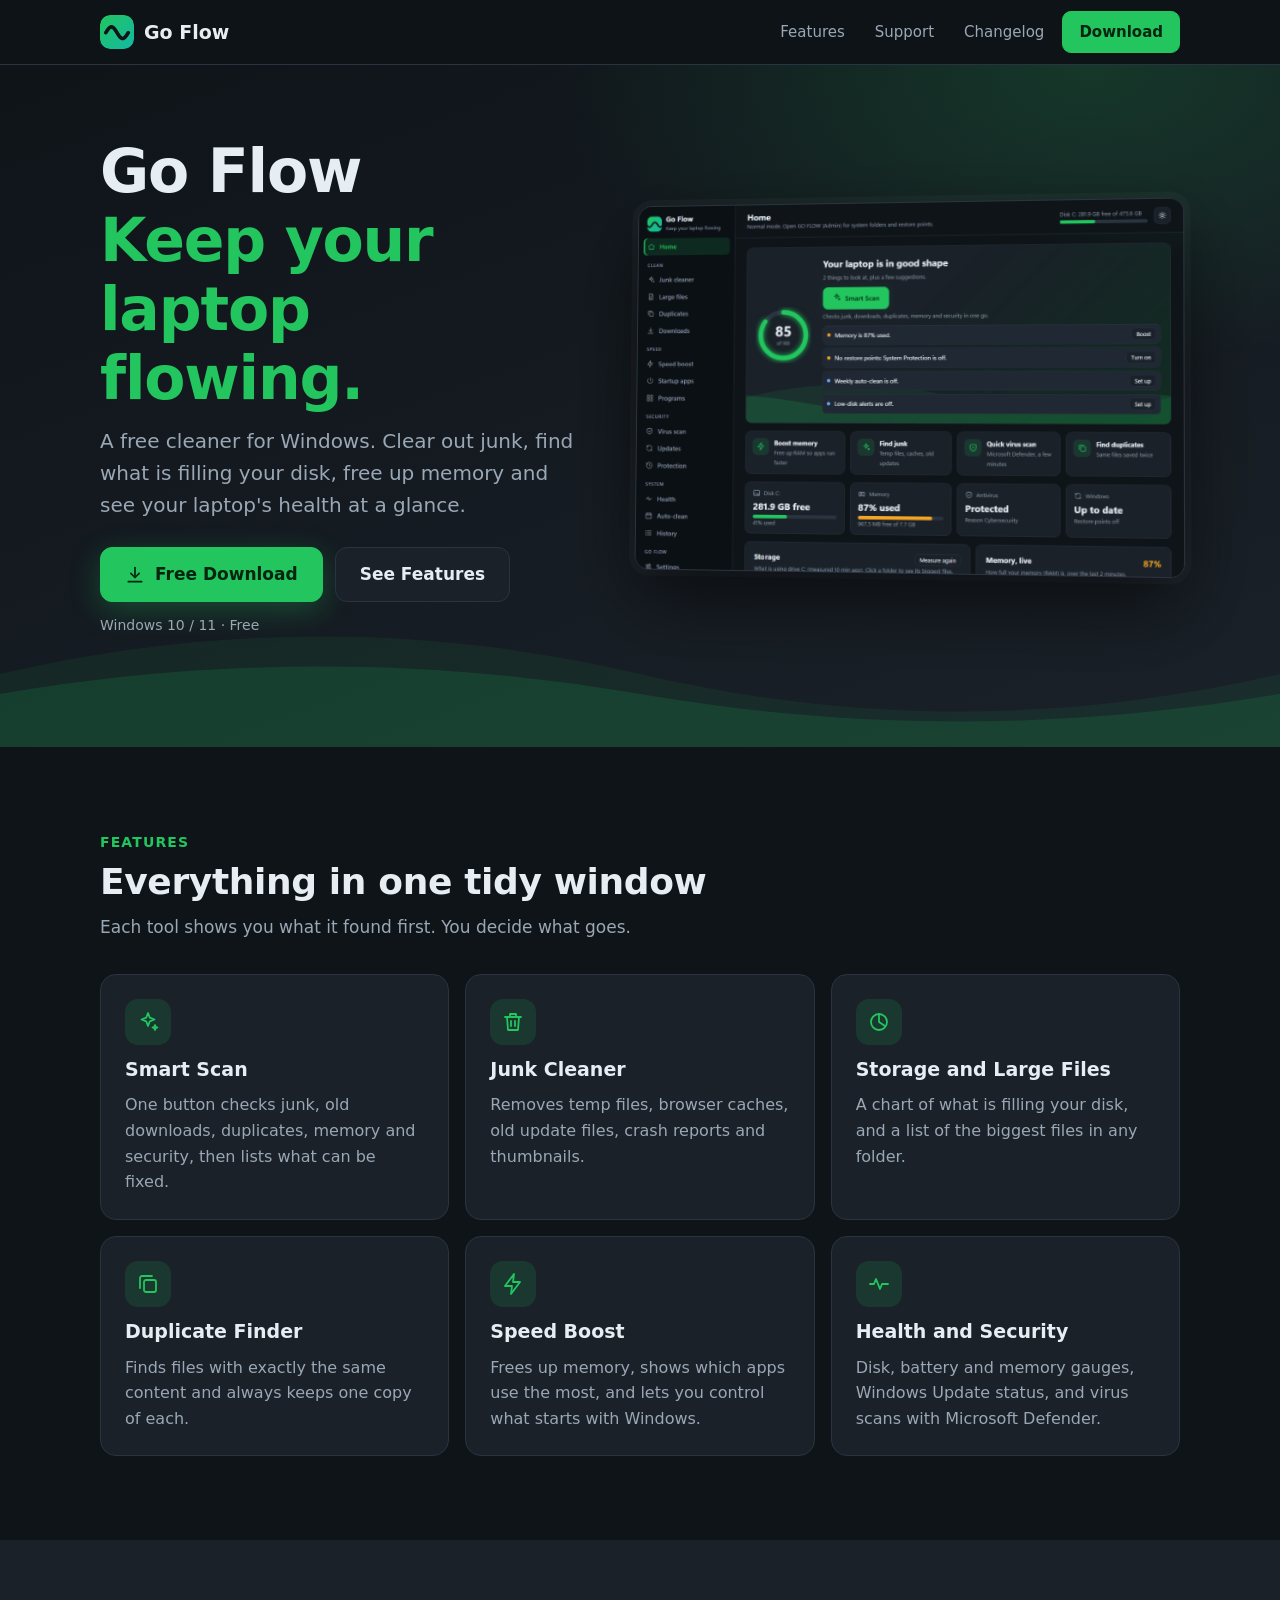
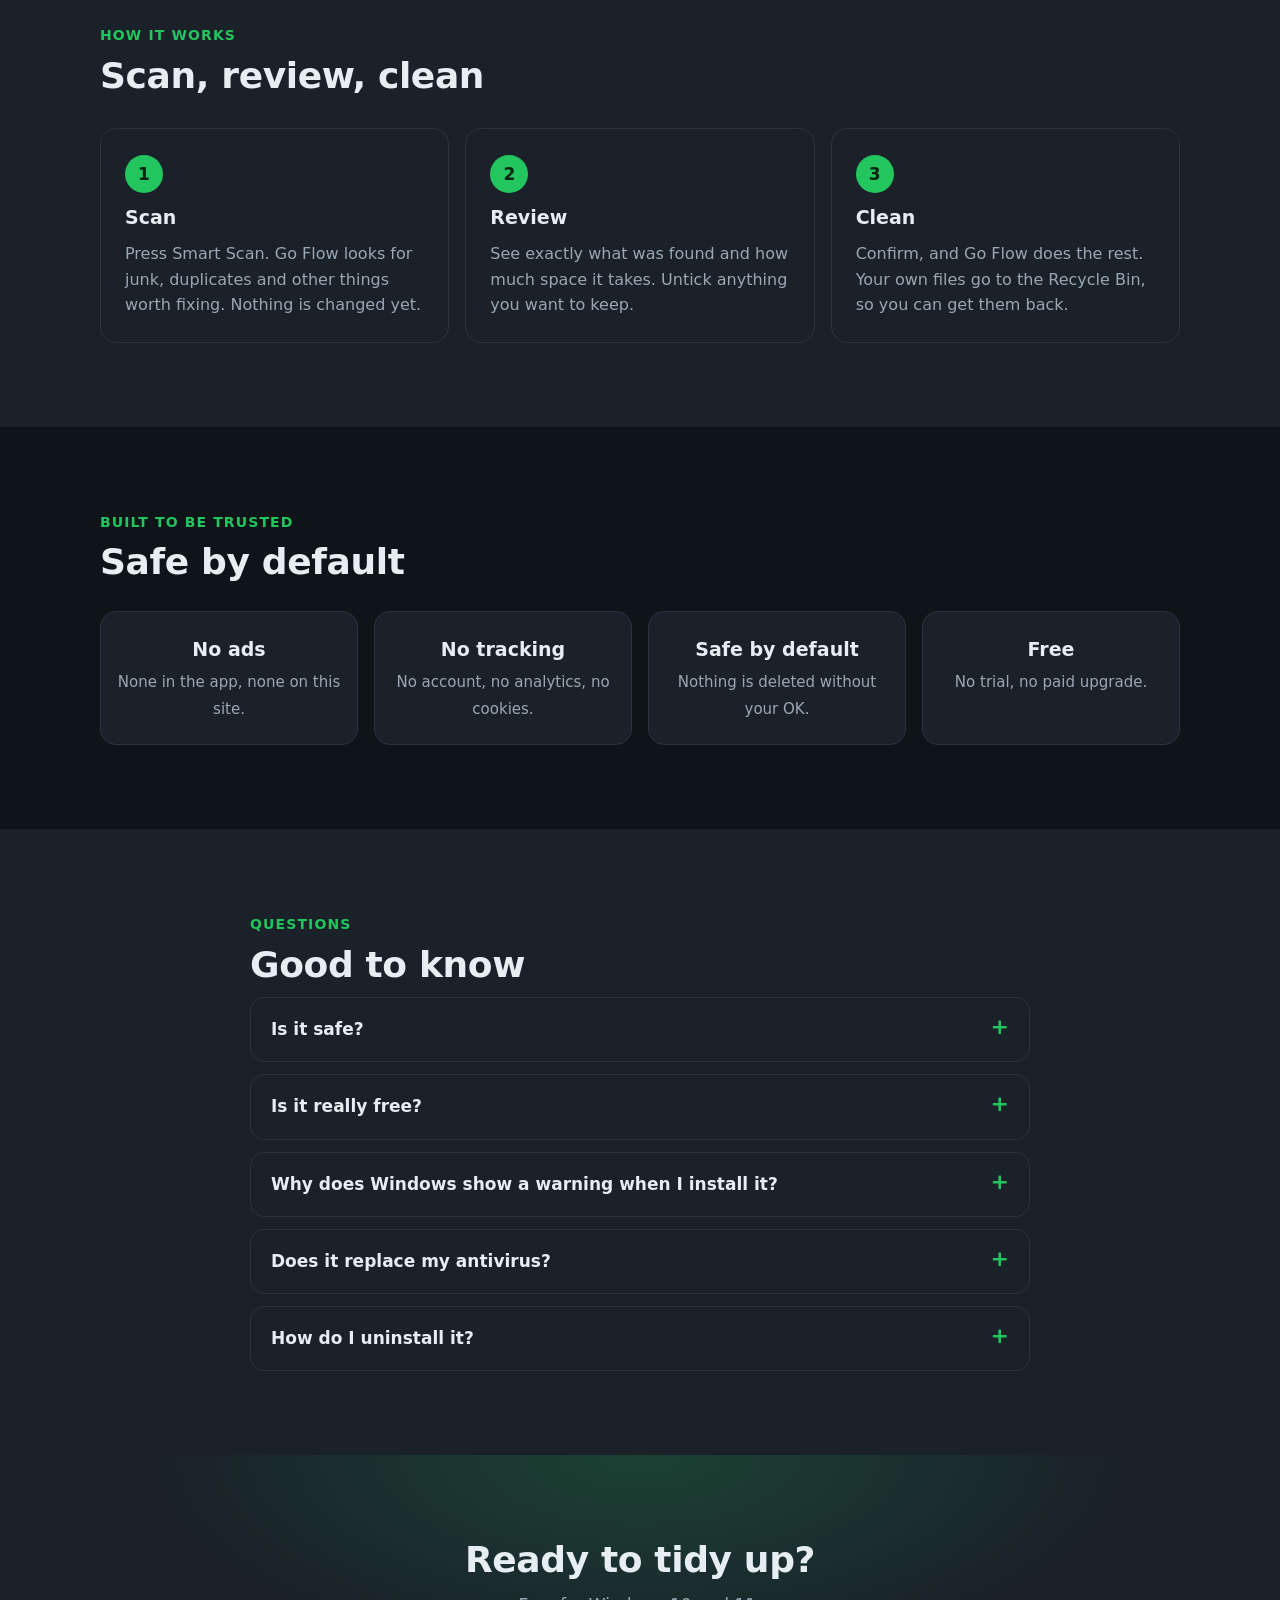
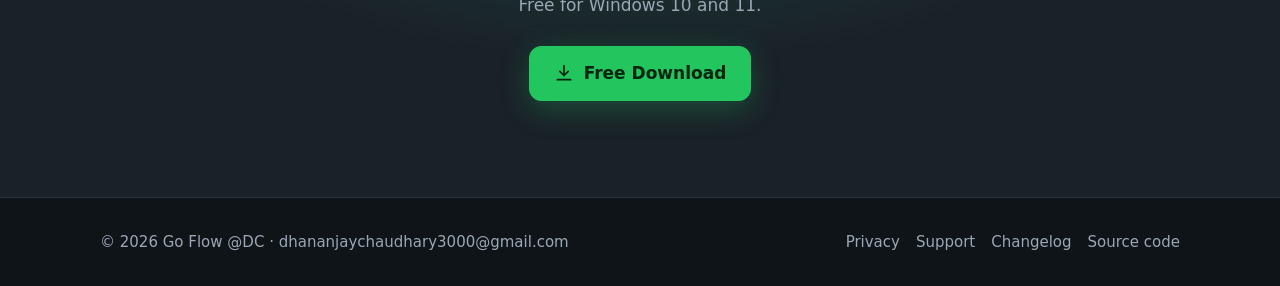
==== website/index.html @ a287ee6b "Go Flow 1.0.0" ====
<!doctype html>
<html lang="en">
<head>
<meta charset="utf-8">
<meta name="viewport" content="width=device-width, initial-scale=1">
<title>Go Flow: free PC cleaner for Windows 10 and 11</title>
<meta name="description" content="Go Flow is a free Windows cleaner. Remove junk files, find large and duplicate files, free up memory and keep an eye on your laptop's health. No ads, no tracking.">
<meta property="og:title" content="Go Flow: keep your laptop flowing">
<meta property="og:description" content="Free Windows cleaner: junk files, duplicates, large files, memory boost and laptop health. No ads, no tracking.">
<meta property="og:image" content="img/app-screenshot.png">
<link rel="icon" type="image/png" href="img/icon.png">
<link rel="stylesheet" href="style.css">
</head>
<body>

<header class="top">
  <div class="wrap">
    <a class="brand" href="index.html"><img src="img/icon.png" alt="" width="34" height="34">Go Flow</a>
    <nav class="nav" aria-label="Main">
      <a href="#features">Features</a>
      <a href="support.html">Support</a>
      <a href="changelog.html">Changelog</a>
      <a class="btn primary small" data-download href="#">Download</a>
    </nav>
  </div>
</header>

<main>
  <div class="hero">
    <div class="wrap">
      <div>
        <h1>Go Flow<br><span class="accent">Keep your laptop flowing.</span></h1>
        <p class="lead">A free cleaner for Windows. Clear out junk, find what is filling your disk, free up memory and see your laptop's health at a glance.</p>
        <div class="cta">
          <a class="btn primary" data-download href="#">
            <svg viewBox="0 0 24 24" aria-hidden="true"><path d="M12 3v12"/><path d="M7 10l5 5 5-5"/><path d="M4 20h16"/></svg>
            Free Download
          </a>
          <a class="btn" href="#features">See Features</a>
        </div>
        <div class="meta" data-version>Windows 10 / 11 · Free</div>
      </div>
      <img class="shot" src="img/app-screenshot.png" width="1280" height="860" alt="The Go Flow home screen: a laptop health score of 85, a Smart Scan button, and cards for disk, memory, antivirus and Windows.">
    </div>
    <svg class="waves a" viewBox="0 0 1200 120" preserveAspectRatio="none" aria-hidden="true"><path fill="currentColor" d="M0 60C100 20 200 20 300 60S500 100 600 60 800 20 900 60 1100 100 1200 60V120H0Z"/></svg>
    <svg class="waves b" viewBox="0 0 1200 120" preserveAspectRatio="none" aria-hidden="true"><path fill="currentColor" d="M0 60C100 20 200 20 300 60S500 100 600 60 800 20 900 60 1100 100 1200 60V120H0Z"/></svg>
  </div>

  <section id="features">
    <div class="wrap">
      <div class="kicker">Features</div>
      <h2>Everything in one tidy window</h2>
      <p class="muted">Each tool shows you what it found first. You decide what goes.</p>
      <div class="grid">
        <div class="card">
          <div class="ico"><svg viewBox="0 0 24 24"><path d="M12 3l1.8 4.7 4.7 1.8-4.7 1.8L12 16l-1.8-4.7-4.7-1.8 4.7-1.8z"/><path d="M19 15l.7 1.8 1.8.7-1.8.7-.7 1.8-.7-1.8-1.8-.7 1.8-.7z"/></svg></div>
          <h3>Smart Scan</h3>
          <p>One button checks junk, old downloads, duplicates, memory and security, then lists what can be fixed.</p>
        </div>
        <div class="card">
          <div class="ico"><svg viewBox="0 0 24 24"><path d="M4 7h16"/><path d="M9 7V4h6v3"/><path d="M6 7l1 13h10l1-13"/><path d="M10 11v5M14 11v5"/></svg></div>
          <h3>Junk Cleaner</h3>
          <p>Removes temp files, browser caches, old update files, crash reports and thumbnails.</p>
        </div>
        <div class="card">
          <div class="ico"><svg viewBox="0 0 24 24"><circle cx="12" cy="12" r="8"/><path d="M12 4v8l6 4"/></svg></div>
          <h3>Storage and Large Files</h3>
          <p>A chart of what is filling your disk, and a list of the biggest files in any folder.</p>
        </div>
        <div class="card">
          <div class="ico"><svg viewBox="0 0 24 24"><rect x="8" y="8" width="12" height="12" rx="2"/><path d="M4 16V6a2 2 0 0 1 2-2h10"/></svg></div>
          <h3>Duplicate Finder</h3>
          <p>Finds files with exactly the same content and always keeps one copy of each.</p>
        </div>
        <div class="card">
          <div class="ico"><svg viewBox="0 0 24 24"><path d="M13 2L4 14h7l-1 8 9-12h-7z"/></svg></div>
          <h3>Speed Boost</h3>
          <p>Frees up memory, shows which apps use the most, and lets you control what starts with Windows.</p>
        </div>
        <div class="card">
          <div class="ico"><svg viewBox="0 0 24 24"><path d="M3 12h4l2-5 4 10 2-5h6"/></svg></div>
          <h3>Health and Security</h3>
          <p>Disk, battery and memory gauges, Windows Update status, and virus scans with Microsoft Defender.</p>
        </div>
      </div>
    </div>
  </section>

  <section class="alt" id="how">
    <div class="wrap">
      <div class="kicker">How it works</div>
      <h2>Scan, review, clean</h2>
      <div class="steps">
        <div class="step"><h3>Scan</h3><p>Press Smart Scan. Go Flow looks for junk, duplicates and other things worth fixing. Nothing is changed yet.</p></div>
        <div class="step"><h3>Review</h3><p>See exactly what was found and how much space it takes. Untick anything you want to keep.</p></div>
        <div class="step"><h3>Clean</h3><p>Confirm, and Go Flow does the rest. Your own files go to the Recycle Bin, so you can get them back.</p></div>
      </div>
    </div>
  </section>

  <section id="trust">
    <div class="wrap">
      <div class="kicker">Built to be trusted</div>
      <h2>Safe by default</h2>
      <div class="trust">
        <div><b>No ads</b><span>None in the app, none on this site.</span></div>
        <div><b>No tracking</b><span>No account, no analytics, no cookies.</span></div>
        <div><b>Safe by default</b><span>Nothing is deleted without your OK.</span></div>
        <div><b>Free</b><span>No trial, no paid upgrade.</span></div>
      </div>
    </div>
  </section>

  <section class="alt" id="faq">
    <div class="wrap" style="max-width:820px">
      <div class="kicker">Questions</div>
      <h2>Good to know</h2>
      <details>
        <summary>Is it safe?</summary>
        <p>Go Flow shows you what it found before anything is removed, and asks you to confirm. Large files, duplicates and old downloads go to the Recycle Bin. Your Desktop, Documents, Pictures and other personal folders are never touched by the junk cleaner, and you can add your own protected folders in Settings.</p>
      </details>
      <details>
        <summary>Is it really free?</summary>
        <p>Yes. There is no trial period, no paid version and no ads.</p>
      </details>
      <details>
        <summary>Why does Windows show a warning when I install it?</summary>
        <p>Go Flow is a new app and its installer is not yet signed with a paid certificate, so Windows SmartScreen may say "Windows protected your PC". Click <b>More info</b>, then <b>Run anyway</b>. You can check that your download is genuine with the <a data-checksum href="#">SHA-256 checksum</a>. On PCs with Smart App Control turned on, Windows blocks unsigned apps completely: see <a href="support.html#smart-app-control">Support</a>.</p>
      </details>
      <details>
        <summary>Does it replace my antivirus?</summary>
        <p>No. Go Flow does not have its own virus engine. It works with Microsoft Defender, which is built into Windows, to run scans and show results. If you use another antivirus, Go Flow shows that you are protected by it.</p>
      </details>
      <details>
        <summary>How do I uninstall it?</summary>
        <p>Open Windows Settings, go to Apps, then Installed apps, find Go Flow and choose Uninstall. This also removes its scheduled tasks.</p>
      </details>
    </div>
  </section>

  <section class="band">
    <div class="wrap">
      <h2>Ready to tidy up?</h2>
      <p class="muted">Free for Windows 10 and 11.</p>
      <div class="cta" style="justify-content:center">
        <a class="btn primary" data-download href="#">
          <svg viewBox="0 0 24 24" aria-hidden="true"><path d="M12 3v12"/><path d="M7 10l5 5 5-5"/><path d="M4 20h16"/></svg>
          Free Download
        </a>
      </div>
    </div>
  </section>
</main>

<footer>
  <div class="wrap">
    <div>© <span data-year>2026</span> <span data-owner>Go Flow</span> · <span data-email data-hide-empty></span></div>
    <div><a href="privacy.html">Privacy</a><a href="support.html">Support</a><a href="changelog.html">Changelog</a><a data-source href="#">Source code</a></div>
  </div>
</footer>

<script src="config.js"></script>
<script src="site.js"></script>
</body>
</html>
---- website/style.css ----
/* Go Flow website. Plain CSS, no libraries. */
:root{
  --bg:#0F1419;--bg-2:#1A2129;--card:#1A2129;--card-2:#202833;--text:#E6EDF3;--muted:#9AA7B4;--line:#2A3440;
  --accent:#22C55E;--accent-ink:#06240F;--accent-soft:rgba(34,197,94,.14);--teal:#14B8A6;--warn:#F5A524;
  color-scheme:dark;
}
*{box-sizing:border-box}
html{scroll-behavior:smooth}
body{margin:0;background:var(--bg);color:var(--text);font:17px/1.6 "Segoe UI Variable Text","Segoe UI",system-ui,-apple-system,sans-serif}
img{max-width:100%;height:auto;display:block}
a{color:var(--accent)}
.wrap{max-width:1120px;margin:0 auto;padding:0 20px}
h1,h2,h3{line-height:1.15;margin:0 0 12px;text-wrap:balance}
h1{font-size:clamp(36px,6vw,60px);letter-spacing:-.02em}
h2{font-size:clamp(26px,3.6vw,36px);letter-spacing:-.01em}
h3{font-size:19px}
p{margin:0 0 14px}
.muted{color:var(--muted)}
.center{text-align:center}

/* Top bar */
.top{position:sticky;top:0;z-index:10;background:rgba(15,20,25,.86);backdrop-filter:blur(10px);border-bottom:1px solid var(--line)}
.top .wrap{display:flex;align-items:center;justify-content:space-between;gap:16px;min-height:64px;flex-wrap:wrap}
.brand{display:flex;align-items:center;gap:10px;color:var(--text);text-decoration:none;font-weight:700;font-size:19px}
.brand img{width:34px;height:34px;border-radius:10px}
.nav{display:flex;align-items:center;gap:6px;flex-wrap:wrap}
.nav a{color:var(--muted);text-decoration:none;padding:8px 12px;border-radius:9px;font-size:15px}
.nav a:hover,.nav a[aria-current]{color:var(--text);background:var(--card-2)}

/* Buttons */
.btn{display:inline-flex;align-items:center;gap:10px;padding:13px 24px;border-radius:12px;font-weight:650;text-decoration:none;font-size:17px;border:1px solid var(--line);color:var(--text);background:var(--card);transition:transform .15s,filter .15s,border-color .15s}
.btn:hover{transform:translateY(-2px);border-color:var(--muted)}
.btn.primary{background:var(--accent);border-color:var(--accent);color:var(--accent-ink);box-shadow:0 8px 30px rgba(34,197,94,.28)}
.btn.primary:hover{filter:brightness(1.07)}
.btn.small{padding:8px 16px;font-size:15px;box-shadow:none}
.btn svg{width:20px;height:20px;fill:none;stroke:currentColor;stroke-width:2;stroke-linecap:round;stroke-linejoin:round}

/* Hero */
.hero{position:relative;overflow:hidden;background:radial-gradient(900px 500px at 85% 0%,rgba(34,197,94,.18),transparent 60%),linear-gradient(160deg,var(--bg),var(--bg-2))}
.hero .wrap{display:grid;grid-template-columns:minmax(0,1fr) minmax(0,1.15fr);gap:48px;align-items:center;padding-top:72px;padding-bottom:110px;position:relative;z-index:1}
.hero p.lead{font-size:20px;color:var(--muted);max-width:520px}
.hero .accent{color:var(--accent)}
.cta{display:flex;gap:12px;flex-wrap:wrap;margin:26px 0 12px}
.meta{font-size:14px;color:var(--muted)}
.shot{border-radius:14px;border:1px solid var(--line);box-shadow:0 30px 80px rgba(0,0,0,.55),0 0 0 6px rgba(255,255,255,.03);transform:perspective(1400px) rotateY(-7deg) rotateX(2deg);transition:transform .5s}
.shot:hover{transform:none}
.waves{position:absolute;left:0;bottom:-2px;width:200%;height:110px;color:var(--accent);z-index:0;pointer-events:none}
.waves.a{opacity:.14;animation:drift 18s linear infinite}
.waves.b{opacity:.08;height:150px;animation:drift 30s linear infinite reverse}
@keyframes drift{to{transform:translateX(-50%)}}

/* Sections */
section{padding:84px 0}
[id]{scroll-margin-top:80px}
section.alt{background:var(--bg-2)}
.kicker{color:var(--accent);font-weight:650;font-size:14px;letter-spacing:.08em;text-transform:uppercase;margin-bottom:8px}
.grid{display:grid;grid-template-columns:repeat(3,minmax(0,1fr));gap:16px;margin-top:32px}
.card{background:var(--card);border:1px solid var(--line);border-radius:16px;padding:24px;transition:transform .2s,border-color .2s}
section.alt .card{background:var(--bg)}
.card:hover{transform:translateY(-3px);border-color:rgba(34,197,94,.5)}
.card p{color:var(--muted);margin:0;font-size:16px}
.ico{width:46px;height:46px;border-radius:13px;background:var(--accent-soft);color:var(--accent);display:grid;place-items:center;margin-bottom:14px}
.ico svg{width:24px;height:24px;fill:none;stroke:currentColor;stroke-width:1.8;stroke-linecap:round;stroke-linejoin:round}
.steps{display:grid;grid-template-columns:repeat(3,minmax(0,1fr));gap:16px;margin-top:32px;counter-reset:step}
.step{position:relative;padding:26px 24px 24px;border-radius:16px;border:1px solid var(--line);background:var(--card)}
.step:before{counter-increment:step;content:counter(step);display:grid;place-items:center;width:38px;height:38px;border-radius:50%;background:var(--accent);color:var(--accent-ink);font-weight:700;margin-bottom:14px}
.step p{color:var(--muted);margin:0;font-size:16px}
.trust{display:grid;grid-template-columns:repeat(4,minmax(0,1fr));gap:16px;margin-top:28px}
.trust div{text-align:center;padding:22px 12px;border-radius:16px;border:1px solid var(--line);background:var(--card)}
.trust b{display:block;font-size:19px;margin-bottom:4px}
.trust span{color:var(--muted);font-size:15px}
details{border:1px solid var(--line);border-radius:14px;background:var(--card);padding:0 20px;margin-top:12px}
summary{cursor:pointer;padding:18px 0;font-weight:650;list-style:none;display:flex;justify-content:space-between;gap:16px}
summary::-webkit-details-marker{display:none}
summary:after{content:"+";color:var(--accent);font-size:22px;line-height:1}
details[open] summary:after{content:"–"}
details p,details ol,details ul{color:var(--muted);font-size:16px}
details>*:last-child{padding-bottom:18px;margin-bottom:0}
.band{text-align:center;background:radial-gradient(700px 300px at 50% 0%,rgba(34,197,94,.2),transparent 70%),var(--bg-2)}

/* Text pages */
.page{padding:56px 0 84px}
.page .wrap{max-width:820px}
.page h1{font-size:clamp(32px,5vw,44px)}
.page h2{font-size:24px;margin-top:36px}
.page li{margin-bottom:6px}
.page p,.page li{color:#C9D3DC}
.note{border:1px solid var(--line);border-left:4px solid var(--warn);background:var(--card);border-radius:12px;padding:16px 18px;margin:18px 0}
.release{border:1px solid var(--line);border-radius:16px;background:var(--card);padding:24px;margin-top:20px}
.release h2{margin-top:0}
code{background:var(--card-2);padding:2px 7px;border-radius:6px;font-size:.92em;word-break:break-all}

footer{border-top:1px solid var(--line);padding:32px 0;color:var(--muted);font-size:15px}
footer .wrap{display:flex;justify-content:space-between;gap:16px;flex-wrap:wrap}
footer a{color:var(--muted);text-decoration:none;margin-left:16px}
footer a:first-child{margin-left:0}
footer a:hover{color:var(--text)}

@media (max-width:900px){
  .hero .wrap{grid-template-columns:minmax(0,1fr);padding-top:48px;padding-bottom:90px;gap:32px}
  .shot{transform:none}
  .grid,.steps{grid-template-columns:repeat(2,minmax(0,1fr))}
  .trust{grid-template-columns:repeat(2,minmax(0,1fr))}
  section{padding:60px 0}
}
@media (max-width:600px){
  body{font-size:16px}
  .wrap{padding:0 16px}
  .grid,.steps{grid-template-columns:minmax(0,1fr)}
  .nav a{padding:6px 8px}
  .btn{width:100%;justify-content:center}
  .btn.small{width:auto}
}
@media (prefers-reduced-motion:reduce){*{animation:none!important;transition:none!important;scroll-behavior:auto!important}}
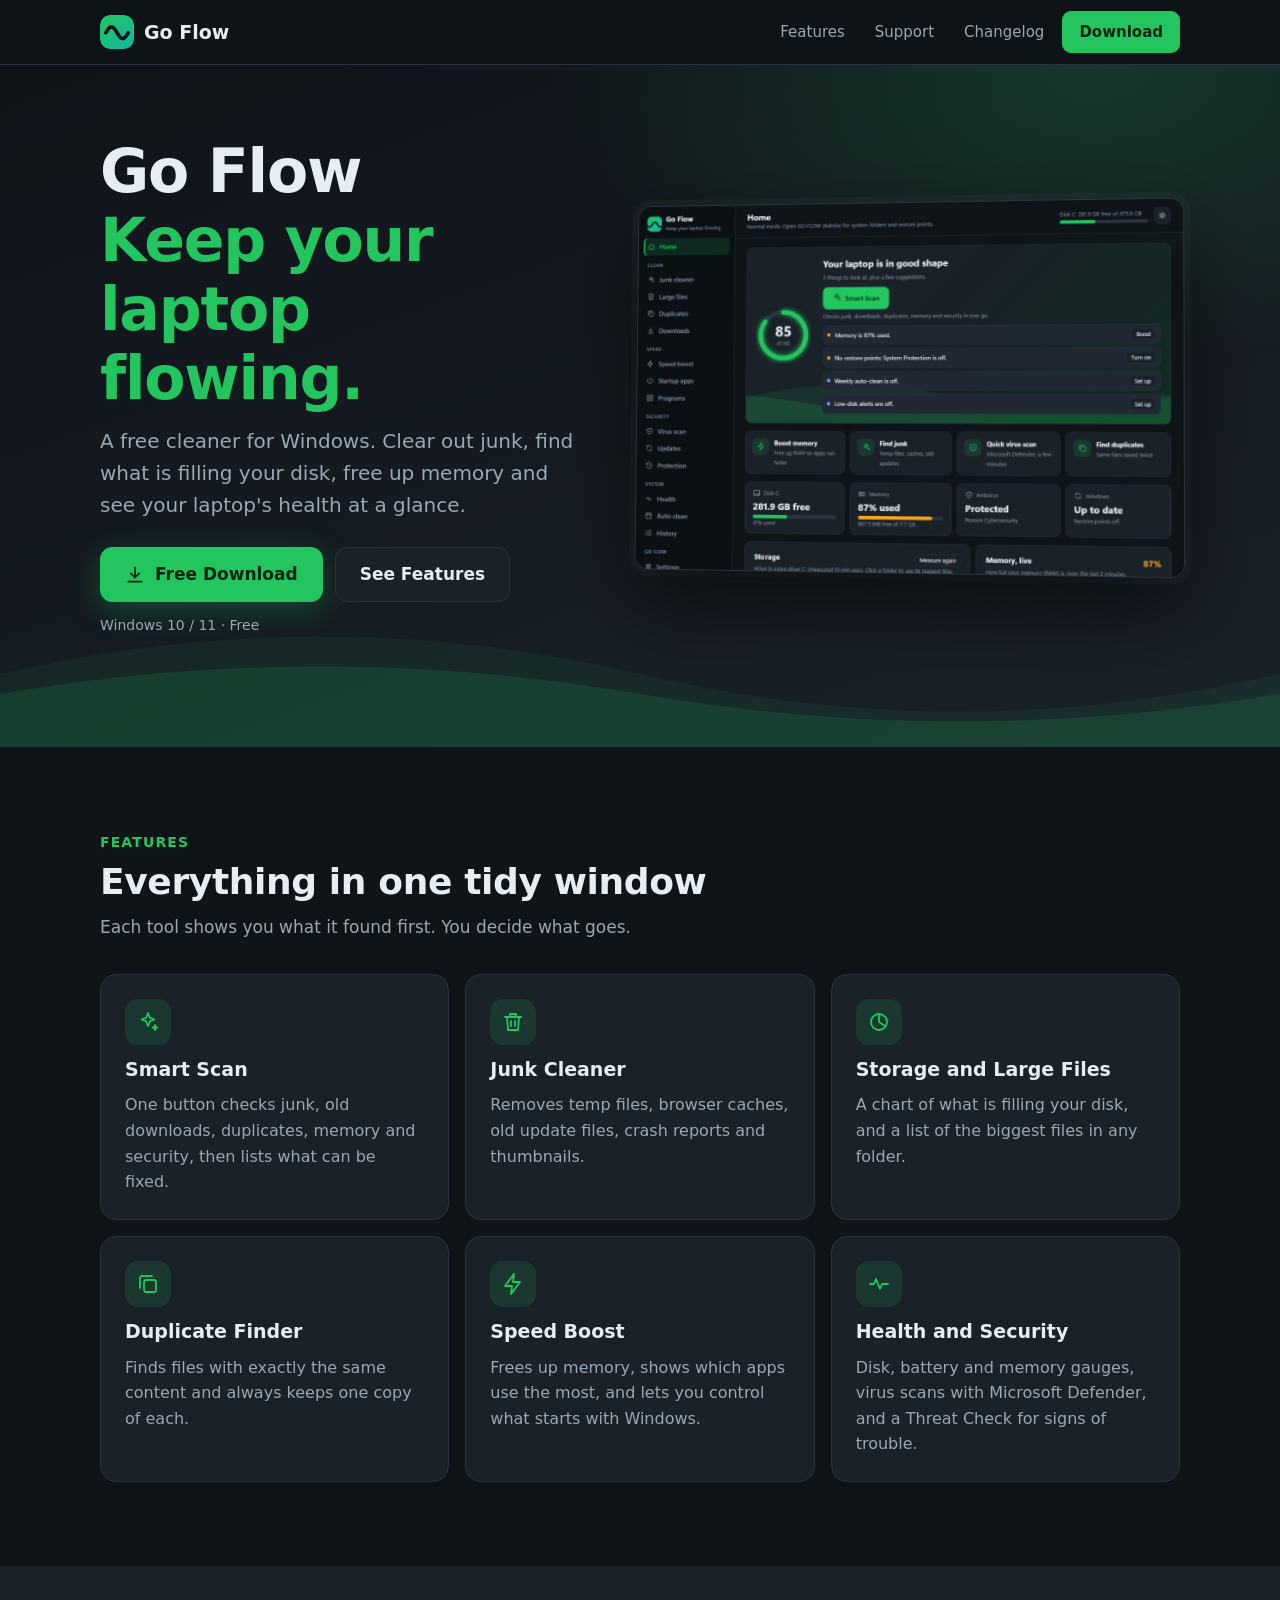
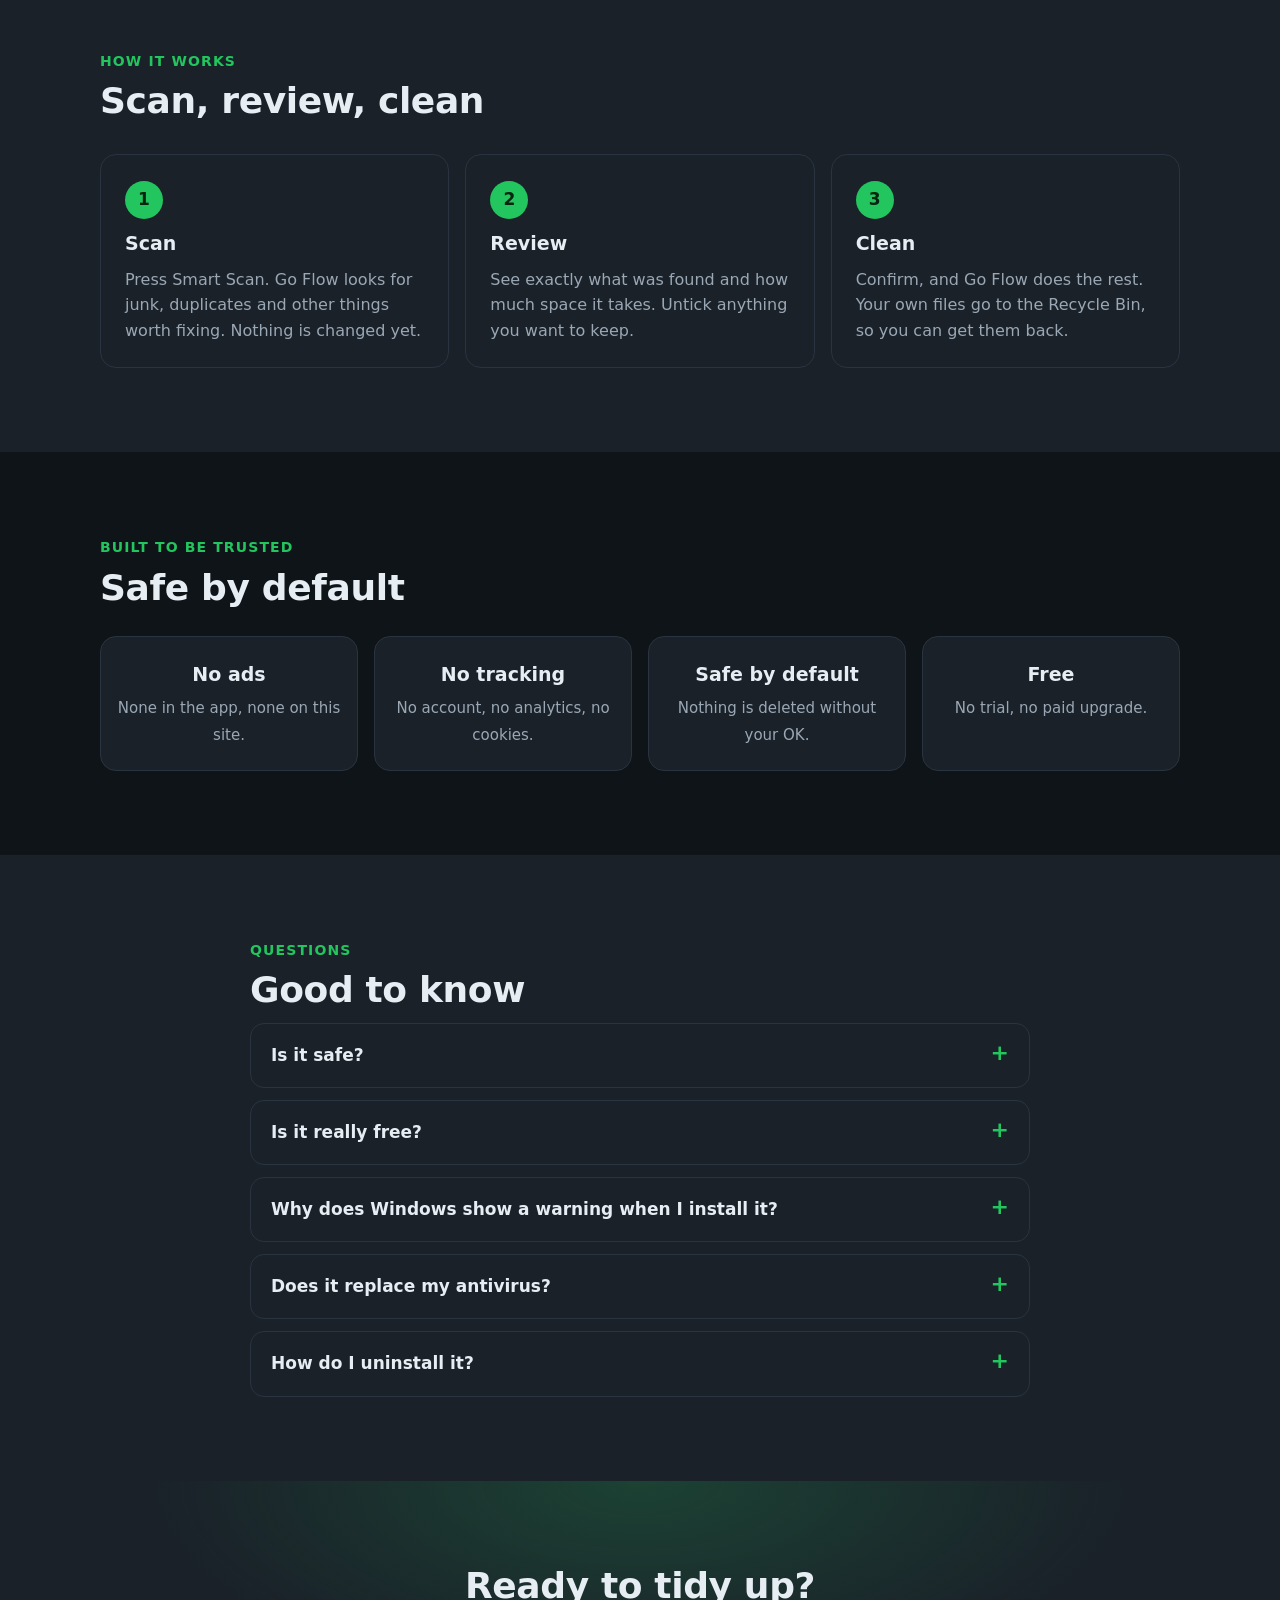
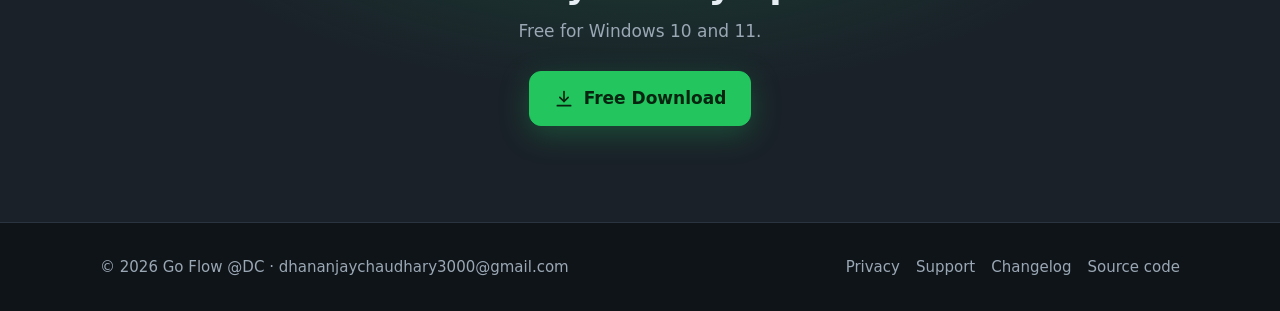
==== commit f92ee19f: "Version 1.1.0: Threat Check" ====
--- a/website/index.html
+++ b/website/index.html
@@ -80,7 +80,7 @@
         <div class="card">
           <div class="ico"><svg viewBox="0 0 24 24"><path d="M3 12h4l2-5 4 10 2-5h6"/></svg></div>
           <h3>Health and Security</h3>
-          <p>Disk, battery and memory gauges, Windows Update status, and virus scans with Microsoft Defender.</p>
+          <p>Disk, battery and memory gauges, virus scans with Microsoft Defender, and a Threat Check for signs of trouble.</p>
         </div>
       </div>
     </div>
@@ -129,7 +129,7 @@
       </details>
       <details>
         <summary>Does it replace my antivirus?</summary>
-        <p>No. Go Flow does not have its own virus engine. It works with Microsoft Defender, which is built into Windows, to run scans and show results. If you use another antivirus, Go Flow shows that you are protected by it.</p>
+        <p>No. Go Flow does not have its own virus engine. It works with Microsoft Defender, which is built into Windows, to run scans and show results. If you use another antivirus, Go Flow shows that you are protected by it. Its Threat Check adds a second look for warning signs, such as protection being switched off or disguised files, but it is not a replacement for an antivirus.</p>
       </details>
       <details>
         <summary>How do I uninstall it?</summary>
